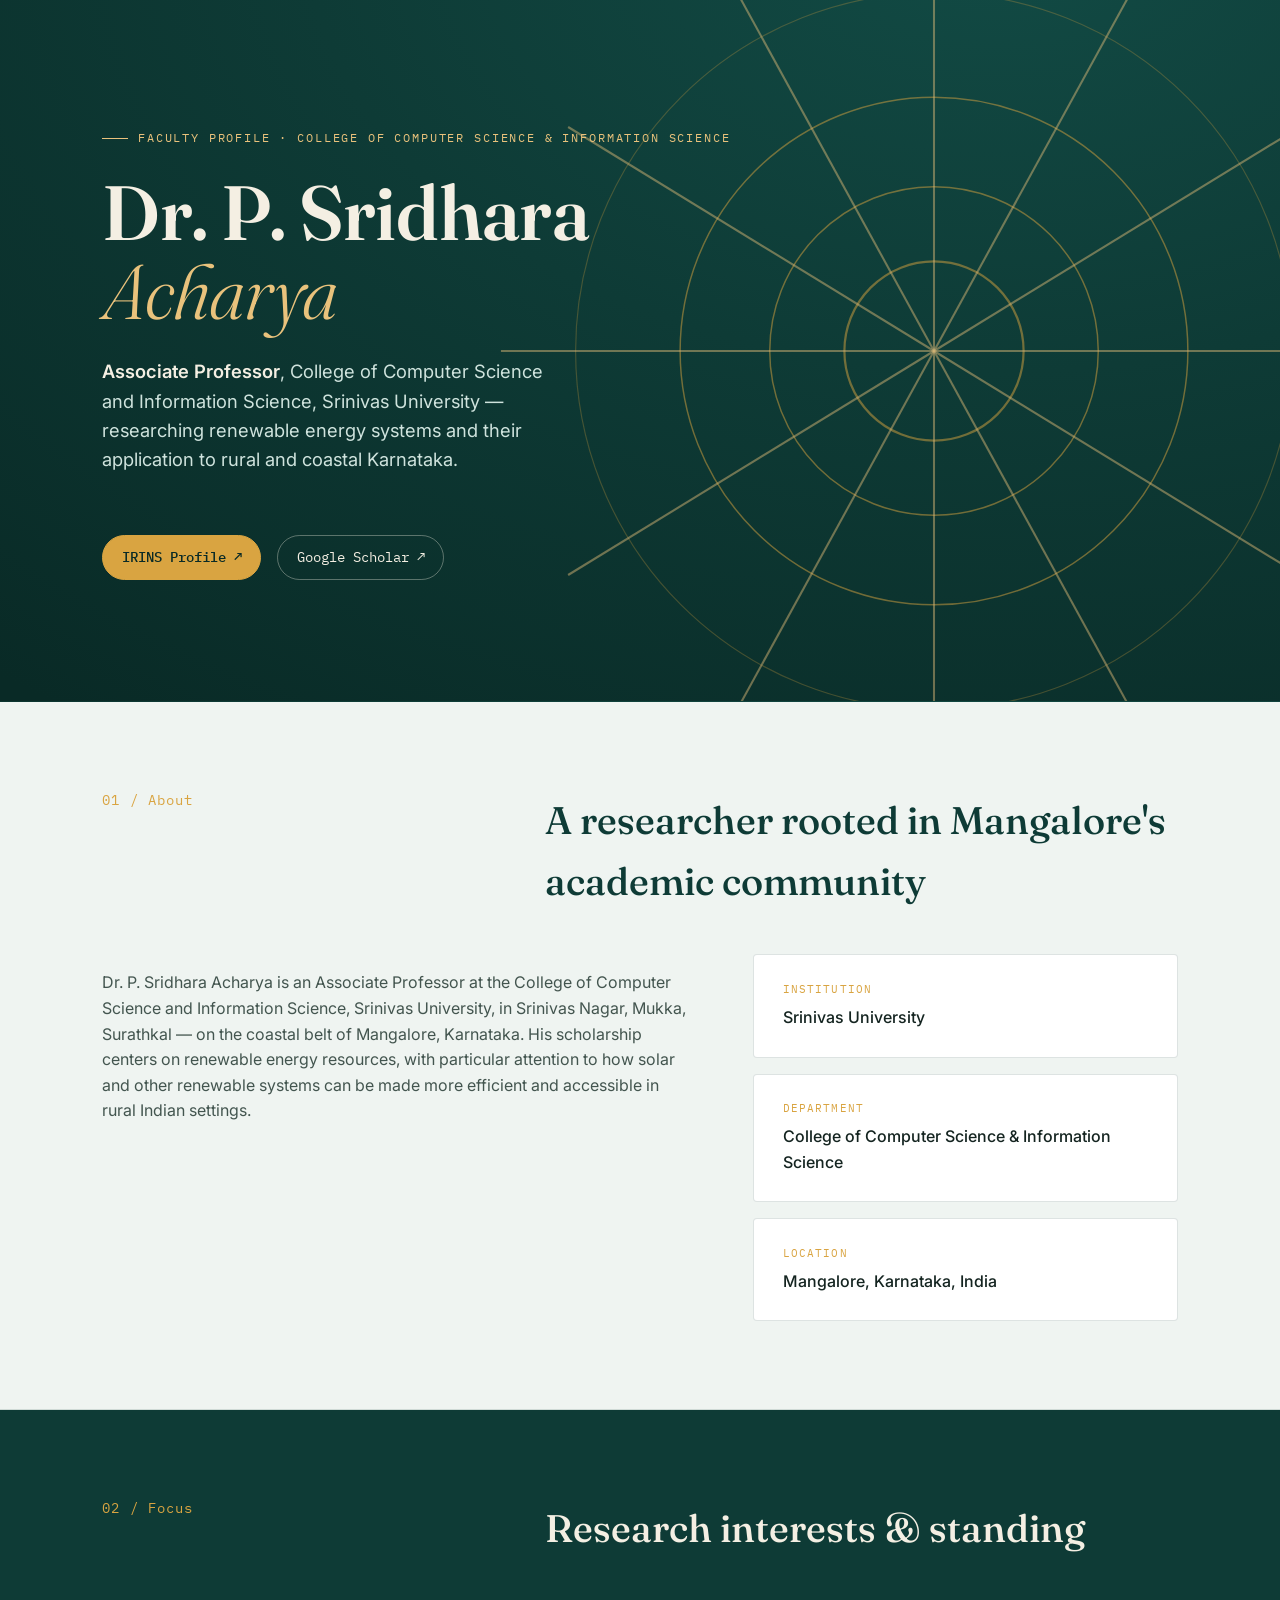
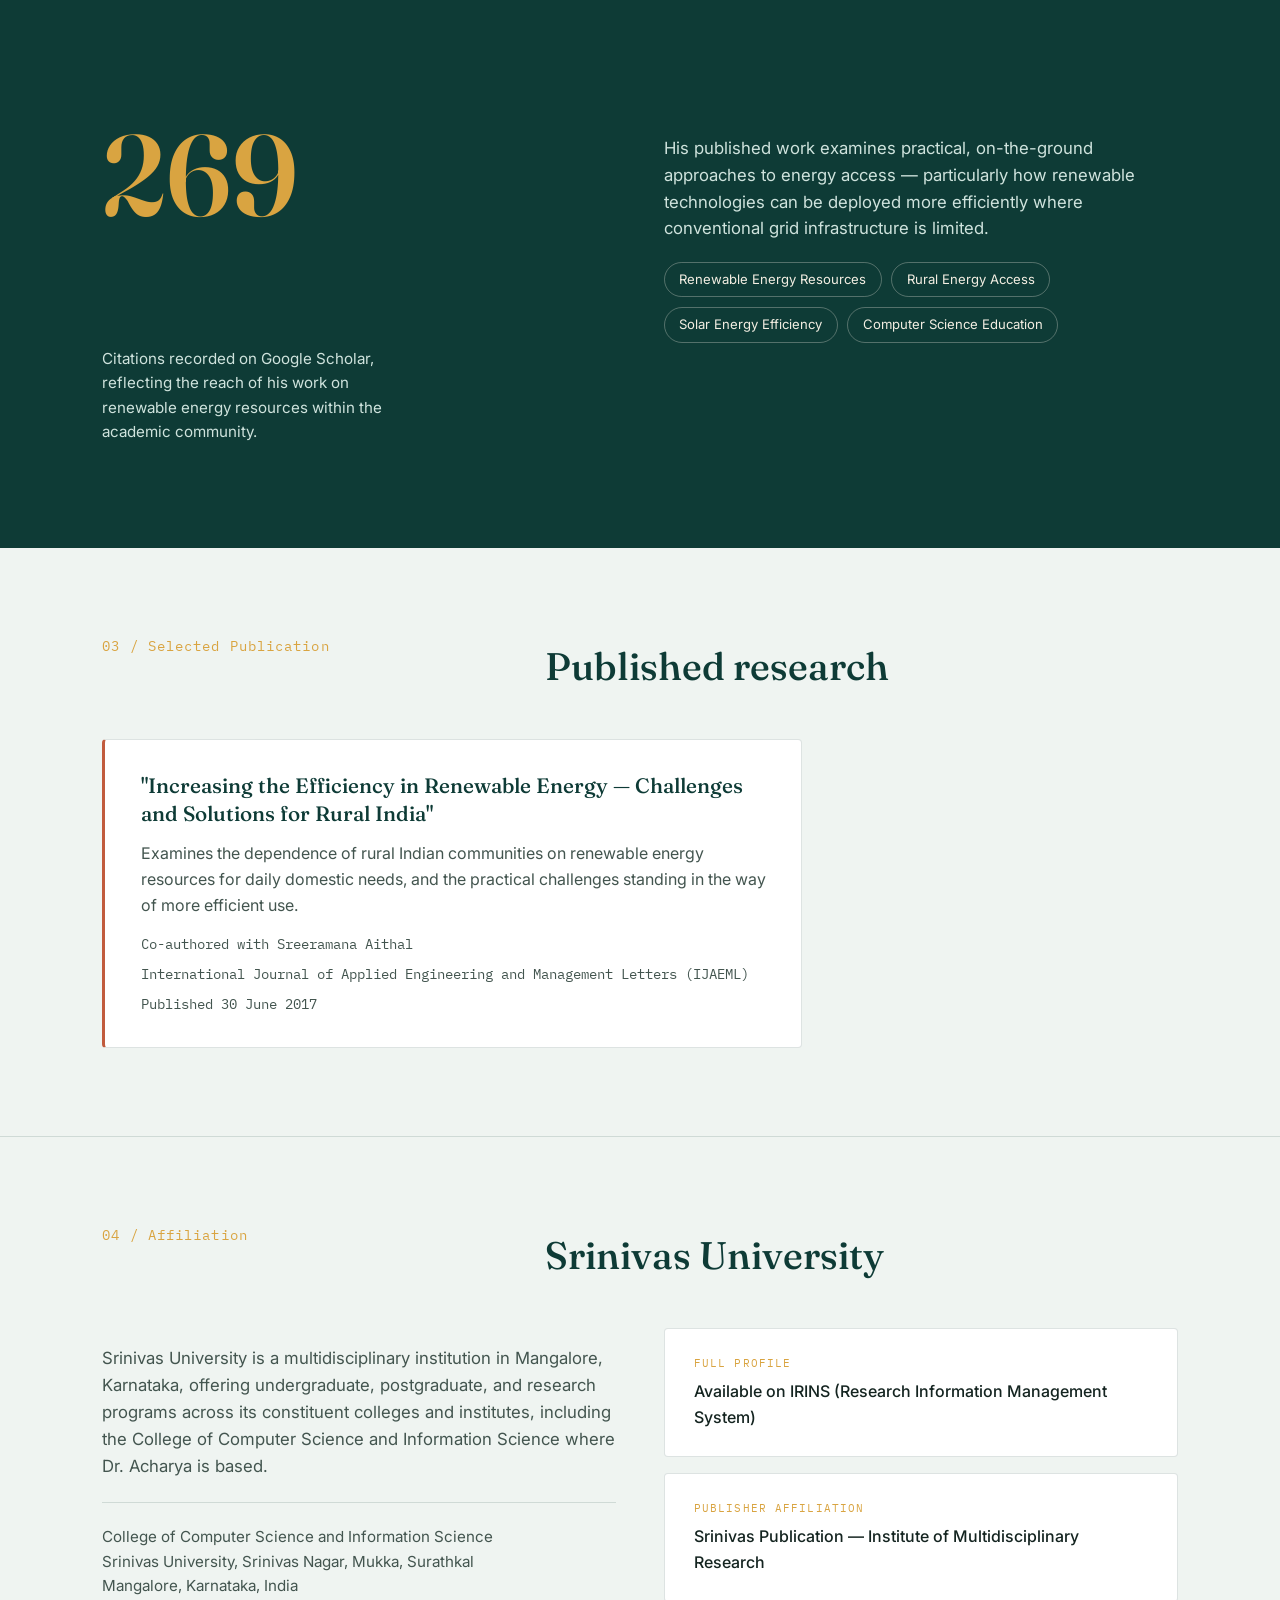
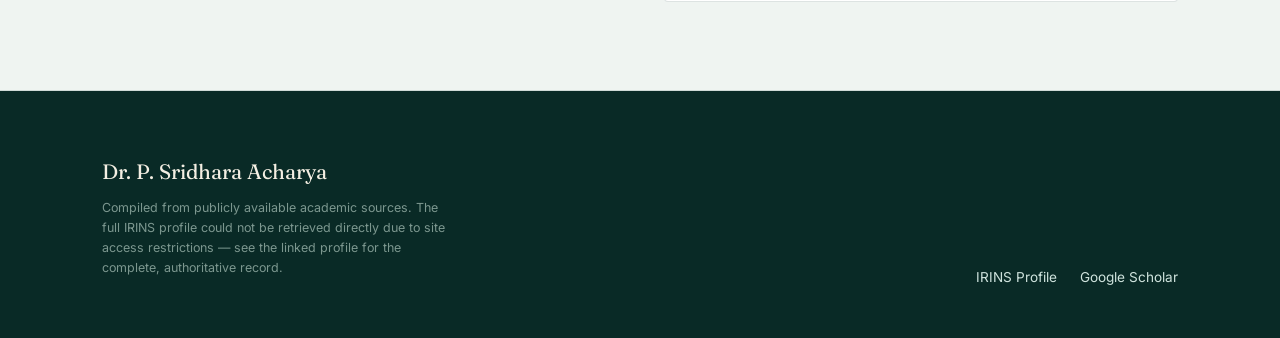
==== index.html @ 970883fb "Rename sridhara_acharya.html to index.html" ====
<!DOCTYPE html>
<html lang="en">
<head>
<meta charset="UTF-8">
<meta name="viewport" content="width=device-width, initial-scale=1.0">
<title>Dr. P. Sridhara Acharya — Srinivas University</title>
<link rel="preconnect" href="https://fonts.googleapis.com">
<link href="https://fonts.googleapis.com/css2?family=Fraunces:opsz,wght@9..144,300;9..144,500;9..144,600;9..144,700&family=Inter:wght@400;500;600&family=IBM+Plex+Mono:wght@400;500&display=swap" rel="stylesheet">
<style>
  :root{
    --teal-deep: #0E3B36;
    --teal-deeper: #092A26;
    --gold: #D9A441;
    --gold-soft: #E9C27C;
    --ember: #C15B3D;
    --sea: #EFF4F1;
    --ink: #142420;
    --ink-soft: #43554F;
    --line: rgba(14,59,54,0.14);
  }
  *{box-sizing:border-box;}
  html{scroll-behavior:smooth;}
  body{
    margin:0;
    background:var(--sea);
    color:var(--ink);
    font-family:'Inter', sans-serif;
    font-size:16px;
    line-height:1.6;
  }
  h1,h2,h3{font-family:'Fraunces', serif; margin:0;}
  .mono{font-family:'IBM Plex Mono', monospace;}
  a{color:inherit;}

  /* ---------- HERO ---------- */
  .hero{
    position:relative;
    background: radial-gradient(120% 140% at 78% -10%, #124b45 0%, var(--teal-deep) 45%, var(--teal-deeper) 100%);
    color:#F4EFE3;
    overflow:hidden;
    padding: 6rem 8vw 5.5rem;
    min-height: 78vh;
    display:flex;
    flex-direction:column;
    justify-content:center;
  }
  .rays{
    position:absolute;
    top:50%; right:-8%;
    width:70vmax; height:70vmax;
    transform:translateY(-50%);
    opacity:0.9;
    pointer-events:none;
  }
  .eyebrow{
    display:flex; align-items:center; gap:.6rem;
    text-transform:uppercase;
    letter-spacing:.16em;
    font-size:.72rem;
    color: var(--gold-soft);
    margin-bottom:1.6rem;
    font-family:'IBM Plex Mono', monospace;
  }
  .eyebrow::before{
    content:"";
    width:26px; height:1px;
    background:var(--gold-soft);
    display:inline-block;
  }
  .hero h1{
    font-size: clamp(2.6rem, 6vw, 5.2rem);
    font-weight:600;
    line-height:1.03;
    max-width:14ch;
    letter-spacing:-0.01em;
  }
  .hero h1 em{
    font-style:italic;
    font-weight:300;
    color:var(--gold-soft);
  }
  .hero .role{
    margin-top:1.6rem;
    font-size:1.15rem;
    max-width:38ch;
    color:#CFE3DD;
  }
  .hero .role strong{color:#F4EFE3; font-weight:600;}
  .hero-links{
    margin-top:2.6rem;
    display:flex;
    gap:1rem;
    flex-wrap:wrap;
  }
  .pill{
    display:inline-flex; align-items:center; gap:.5rem;
    border:1px solid rgba(244,239,227,0.35);
    padding:.65rem 1.15rem;
    border-radius:100px;
    font-size:.86rem;
    text-decoration:none;
    color:#F4EFE3;
    transition:all .2s ease;
    font-family:'IBM Plex Mono', monospace;
  }
  .pill:hover{background:rgba(244,239,227,0.12); border-color:var(--gold-soft);}
  .pill.solid{background:var(--gold); color:var(--teal-deeper); border-color:var(--gold); font-weight:500;}
  .pill.solid:hover{background:var(--gold-soft);}

  /* ---------- SECTIONS ---------- */
  section{
    padding: 5.5rem 8vw;
    border-bottom:1px solid var(--line);
  }
  .section-head{
    display:grid;
    grid-template-columns: 1fr 1.6fr;
    gap:3rem;
    margin-bottom:2.6rem;
  }
  .section-head .num{
    font-family:'IBM Plex Mono', monospace;
    color:var(--gold);
    font-size:.85rem;
    letter-spacing:.08em;
  }
  .section-head h2{
    font-size:clamp(1.7rem, 3vw, 2.4rem);
    font-weight:500;
    color:var(--teal-deep);
  }
  .lede{
    max-width:62ch;
    color:var(--ink-soft);
    font-size:1.05rem;
  }

  /* about */
  .about-grid{
    display:grid;
    grid-template-columns: 1.4fr 1fr;
    gap:3.5rem;
    align-items:start;
  }
  .about-grid p{color:var(--ink-soft); max-width:60ch;}
  .fact-card{
    background:#fff;
    border:1px solid var(--line);
    border-radius:4px;
    padding:1.6rem 1.8rem;
  }
  .fact-card + .fact-card{margin-top:1rem;}
  .fact-card .k{
    font-family:'IBM Plex Mono', monospace;
    font-size:.7rem;
    text-transform:uppercase;
    letter-spacing:.1em;
    color:var(--gold);
    margin-bottom:.4rem;
    display:block;
  }
  .fact-card .v{font-size:1rem; color:var(--ink); font-weight:500;}

  /* focus / metric */
  .focus{background:var(--teal-deep); color:#F4EFE3;}
  .focus .section-head h2{color:#F4EFE3;}
  .focus-grid{
    display:grid;
    grid-template-columns: 1fr 1fr;
    gap:3rem;
    align-items:center;
  }
  .metric-big{
    font-family:'Fraunces', serif;
    font-weight:600;
    font-size:clamp(4rem, 9vw, 7.5rem);
    line-height:1;
    color:var(--gold);
  }
  .metric-label{
    margin-top:.8rem;
    color:#CFE3DD;
    font-size:.95rem;
    max-width:30ch;
  }
  .tag-list{display:flex; flex-wrap:wrap; gap:.6rem; margin-top:1.2rem;}
  .tag{
    border:1px solid rgba(244,239,227,0.3);
    padding:.4rem .9rem;
    border-radius:100px;
    font-size:.82rem;
    color:#F4EFE3;
  }

  /* publication */
  .pub-card{
    background:#fff;
    border:1px solid var(--line);
    border-left:3px solid var(--ember);
    border-radius:4px;
    padding:2rem 2.2rem;
    max-width:70ch;
  }
  .pub-card h3{
    font-size:1.3rem;
    font-weight:500;
    color:var(--teal-deep);
    line-height:1.35;
  }
  .pub-meta{
    margin-top:.9rem;
    display:flex;
    flex-wrap:wrap;
    gap:.5rem 1.2rem;
    font-size:.85rem;
    color:var(--ink-soft);
    font-family:'IBM Plex Mono', monospace;
  }
  .pub-meta span{white-space:nowrap;}

  /* affiliation */
  .affil-grid{
    display:grid;
    grid-template-columns: 1fr 1fr;
    gap:3rem;
  }
  .addr{
    border-top:1px solid var(--line);
    padding-top:1.4rem;
    margin-top:1.4rem;
    color:var(--ink-soft);
    font-size:.95rem;
  }

  /* footer */
  footer{
    padding: 4rem 8vw 3rem;
    background:var(--teal-deeper);
    color:#CFE3DD;
    display:flex;
    justify-content:space-between;
    align-items:flex-end;
    flex-wrap:wrap;
    gap:2rem;
  }
  footer .brand{font-family:'Fraunces', serif; font-size:1.3rem; color:#F4EFE3;}
  footer .foot-links{display:flex; gap:1.4rem; flex-wrap:wrap;}
  footer a{text-decoration:none; font-size:.85rem; color:#CFE3DD; border-bottom:1px solid transparent;}
  footer a:hover{border-color:var(--gold);}
  .note{
    font-size:.78rem;
    color:#7C978F;
    max-width:44ch;
  }

  @media (max-width: 760px){
    .section-head, .about-grid, .focus-grid, .affil-grid{grid-template-columns:1fr; gap:1.6rem;}
    section{padding:3.5rem 6vw;}
    .hero{padding:5rem 6vw 4rem;}
  }
  @media (prefers-reduced-motion: reduce){
    html{scroll-behavior:auto;}
  }
</style>
</head>
<body>

<section class="hero">
  <svg class="rays" viewBox="0 0 600 600" xmlns="http://www.w3.org/2000/svg" aria-hidden="true">
    <g fill="none" stroke="#D9A441" stroke-opacity="0.55">
      <circle cx="300" cy="300" r="60" stroke-width="1.5"/>
      <circle cx="300" cy="300" r="110" stroke-width="1"/>
      <circle cx="300" cy="300" r="170" stroke-width="1"/>
      <circle cx="300" cy="300" r="240" stroke-width="0.8" stroke-opacity="0.3"/>
    </g>
    <g stroke="#E9C27C" stroke-opacity="0.5" stroke-width="1.4">
      <line x1="300" y1="300" x2="300" y2="10" />
      <line x1="300" y1="300" x2="440" y2="45" />
      <line x1="300" y1="300" x2="545" y2="150" />
      <line x1="300" y1="300" x2="590" y2="300" />
      <line x1="300" y1="300" x2="545" y2="450" />
      <line x1="300" y1="300" x2="440" y2="555" />
      <line x1="300" y1="300" x2="300" y2="590" />
      <line x1="300" y1="300" x2="160" y2="555" />
      <line x1="300" y1="300" x2="55" y2="450" />
      <line x1="300" y1="300" x2="10" y2="300" />
      <line x1="300" y1="300" x2="55" y2="150" />
      <line x1="300" y1="300" x2="160" y2="45" />
    </g>
  </svg>

  <div class="eyebrow">Faculty Profile · College of Computer Science &amp; Information Science</div>
  <h1>Dr. P. Sridhara<br><em>Acharya</em></h1>
  <p class="role"><strong>Associate Professor</strong>, College of Computer Science and Information Science, Srinivas University — researching renewable energy systems and their application to rural and coastal Karnataka.</p>
  <div class="hero-links">
    <a class="pill solid" href="https://srinivasuniversity.irins.org/profile/219385" target="_blank" rel="noopener">IRINS Profile ↗</a>
    <a class="pill" href="https://scholar.google.co.in/citations?user=7XbB_3EAAAAJ&hl=en" target="_blank" rel="noopener">Google Scholar ↗</a>
  </div>
</section>

<section id="about">
  <div class="section-head">
    <span class="num">01 / About</span>
    <h2>A researcher rooted in Mangalore's academic community</h2>
  </div>
  <div class="about-grid">
    <p>
      Dr. P. Sridhara Acharya is an Associate Professor at the College of Computer Science and
      Information Science, Srinivas University, in Srinivas Nagar, Mukka, Surathkal — on the
      coastal belt of Mangalore, Karnataka. His scholarship centers on renewable energy resources,
      with particular attention to how solar and other renewable systems can be made more efficient
      and accessible in rural Indian settings.
    </p>
    <div>
      <div class="fact-card">
        <span class="k">Institution</span>
        <span class="v">Srinivas University</span>
      </div>
      <div class="fact-card">
        <span class="k">Department</span>
        <span class="v">College of Computer Science &amp; Information Science</span>
      </div>
      <div class="fact-card">
        <span class="k">Location</span>
        <span class="v">Mangalore, Karnataka, India</span>
      </div>
    </div>
  </div>
</section>

<section class="focus">
  <div class="section-head">
    <span class="num">02 / Focus</span>
    <h2>Research interests &amp; standing</h2>
  </div>
  <div class="focus-grid">
    <div>
      <p class="metric-big mono">269</p>
      <p class="metric-label">Citations recorded on Google Scholar, reflecting the reach of his
      work on renewable energy resources within the academic community.</p>
    </div>
    <div>
      <p class="lede" style="color:#CFE3DD;">His published work examines practical, on-the-ground
      approaches to energy access — particularly how renewable technologies can be deployed more
      efficiently where conventional grid infrastructure is limited.</p>
      <div class="tag-list">
        <span class="tag">Renewable Energy Resources</span>
        <span class="tag">Rural Energy Access</span>
        <span class="tag">Solar Energy Efficiency</span>
        <span class="tag">Computer Science Education</span>
      </div>
    </div>
  </div>
</section>

<section id="publication">
  <div class="section-head">
    <span class="num">03 / Selected Publication</span>
    <h2>Published research</h2>
  </div>
  <div class="pub-card">
    <h3>"Increasing the Efficiency in Renewable Energy — Challenges and Solutions for Rural India"</h3>
    <p style="color:var(--ink-soft); margin-top:.8rem;">
      Examines the dependence of rural Indian communities on renewable energy resources for daily
      domestic needs, and the practical challenges standing in the way of more efficient use.
    </p>
    <div class="pub-meta">
      <span>Co-authored with Sreeramana Aithal</span>
      <span>International Journal of Applied Engineering and Management Letters (IJAEML)</span>
      <span>Published 30 June 2017</span>
    </div>
  </div>
</section>

<section id="affiliation">
  <div class="section-head">
    <span class="num">04 / Affiliation</span>
    <h2>Srinivas University</h2>
  </div>
  <div class="affil-grid">
    <div>
      <p class="lede">
        Srinivas University is a multidisciplinary institution in Mangalore, Karnataka, offering
        undergraduate, postgraduate, and research programs across its constituent colleges and
        institutes, including the College of Computer Science and Information Science where
        Dr. Acharya is based.
      </p>
      <div class="addr">
        College of Computer Science and Information Science<br>
        Srinivas University, Srinivas Nagar, Mukka, Surathkal<br>
        Mangalore, Karnataka, India
      </div>
    </div>
    <div>
      <div class="fact-card">
        <span class="k">Full profile</span>
        <span class="v">Available on IRINS (Research Information Management System)</span>
      </div>
      <div class="fact-card">
        <span class="k">Publisher affiliation</span>
        <span class="v">Srinivas Publication — Institute of Multidisciplinary Research</span>
      </div>
    </div>
  </div>
</section>

<footer>
  <div>
    <div class="brand">Dr. P. Sridhara Acharya</div>
    <p class="note" style="margin-top:.6rem;">
      Compiled from publicly available academic sources. The full IRINS profile could not be
      retrieved directly due to site access restrictions — see the linked profile for the
      complete, authoritative record.
    </p>
  </div>
  <div class="foot-links">
    <a href="https://srinivasuniversity.irins.org/profile/219385" target="_blank" rel="noopener">IRINS Profile</a>
    <a href="https://scholar.google.co.in/citations?user=7XbB_3EAAAAJ&hl=en" target="_blank" rel="noopener">Google Scholar</a>
  </div>
</footer>

</body>
</html>
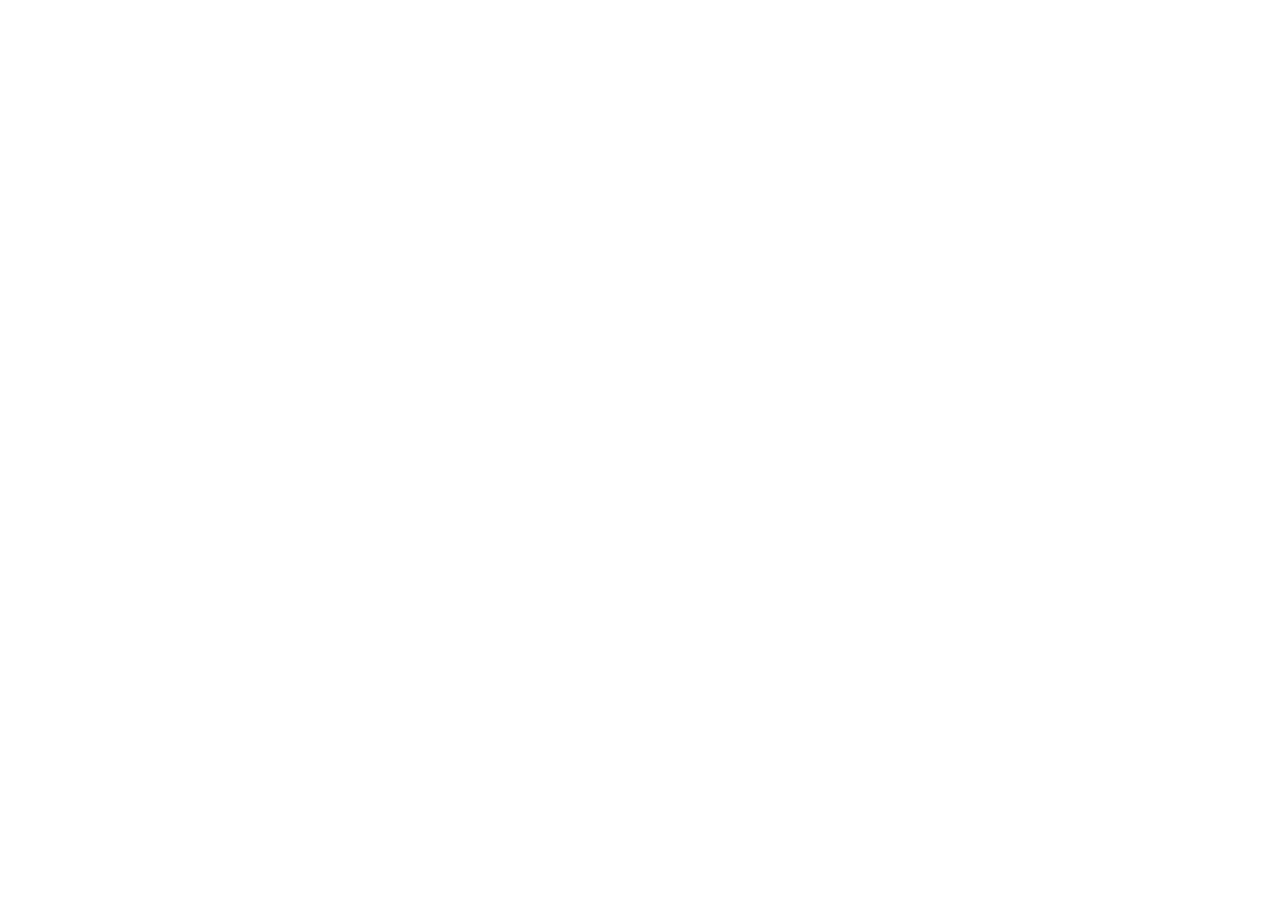
==== commit f02d72b0: "Add files via upload" ====
--- a/index.html
+++ b/index.html
@@ -1,423 +1,121 @@
-<!DOCTYPE html>
-<html lang="en">
-<head>
-<meta charset="UTF-8">
-<meta name="viewport" content="width=device-width, initial-scale=1.0">
-<title>Dr. P. Sridhara Acharya — Srinivas University</title>
-<link rel="preconnect" href="https://fonts.googleapis.com">
-<link href="https://fonts.googleapis.com/css2?family=Fraunces:opsz,wght@9..144,300;9..144,500;9..144,600;9..144,700&family=Inter:wght@400;500;600&family=IBM+Plex+Mono:wght@400;500&display=swap" rel="stylesheet">
-<style>
-  :root{
-    --teal-deep: #0E3B36;
-    --teal-deeper: #092A26;
-    --gold: #D9A441;
-    --gold-soft: #E9C27C;
-    --ember: #C15B3D;
-    --sea: #EFF4F1;
-    --ink: #142420;
-    --ink-soft: #43554F;
-    --line: rgba(14,59,54,0.14);
-  }
-  *{box-sizing:border-box;}
-  html{scroll-behavior:smooth;}
-  body{
-    margin:0;
-    background:var(--sea);
-    color:var(--ink);
-    font-family:'Inter', sans-serif;
-    font-size:16px;
-    line-height:1.6;
-  }
-  h1,h2,h3{font-family:'Fraunces', serif; margin:0;}
-  .mono{font-family:'IBM Plex Mono', monospace;}
-  a{color:inherit;}
-
-  /* ---------- HERO ---------- */
-  .hero{
-    position:relative;
-    background: radial-gradient(120% 140% at 78% -10%, #124b45 0%, var(--teal-deep) 45%, var(--teal-deeper) 100%);
-    color:#F4EFE3;
-    overflow:hidden;
-    padding: 6rem 8vw 5.5rem;
-    min-height: 78vh;
-    display:flex;
-    flex-direction:column;
-    justify-content:center;
-  }
-  .rays{
-    position:absolute;
-    top:50%; right:-8%;
-    width:70vmax; height:70vmax;
-    transform:translateY(-50%);
-    opacity:0.9;
-    pointer-events:none;
-  }
-  .eyebrow{
-    display:flex; align-items:center; gap:.6rem;
-    text-transform:uppercase;
-    letter-spacing:.16em;
-    font-size:.72rem;
-    color: var(--gold-soft);
-    margin-bottom:1.6rem;
-    font-family:'IBM Plex Mono', monospace;
-  }
-  .eyebrow::before{
-    content:"";
-    width:26px; height:1px;
-    background:var(--gold-soft);
-    display:inline-block;
-  }
-  .hero h1{
-    font-size: clamp(2.6rem, 6vw, 5.2rem);
-    font-weight:600;
-    line-height:1.03;
-    max-width:14ch;
-    letter-spacing:-0.01em;
-  }
-  .hero h1 em{
-    font-style:italic;
-    font-weight:300;
-    color:var(--gold-soft);
-  }
-  .hero .role{
-    margin-top:1.6rem;
-    font-size:1.15rem;
-    max-width:38ch;
-    color:#CFE3DD;
-  }
-  .hero .role strong{color:#F4EFE3; font-weight:600;}
-  .hero-links{
-    margin-top:2.6rem;
-    display:flex;
-    gap:1rem;
-    flex-wrap:wrap;
-  }
-  .pill{
-    display:inline-flex; align-items:center; gap:.5rem;
-    border:1px solid rgba(244,239,227,0.35);
-    padding:.65rem 1.15rem;
-    border-radius:100px;
-    font-size:.86rem;
-    text-decoration:none;
-    color:#F4EFE3;
-    transition:all .2s ease;
-    font-family:'IBM Plex Mono', monospace;
-  }
-  .pill:hover{background:rgba(244,239,227,0.12); border-color:var(--gold-soft);}
-  .pill.solid{background:var(--gold); color:var(--teal-deeper); border-color:var(--gold); font-weight:500;}
-  .pill.solid:hover{background:var(--gold-soft);}
-
-  /* ---------- SECTIONS ---------- */
-  section{
-    padding: 5.5rem 8vw;
-    border-bottom:1px solid var(--line);
-  }
-  .section-head{
-    display:grid;
-    grid-template-columns: 1fr 1.6fr;
-    gap:3rem;
-    margin-bottom:2.6rem;
-  }
-  .section-head .num{
-    font-family:'IBM Plex Mono', monospace;
-    color:var(--gold);
-    font-size:.85rem;
-    letter-spacing:.08em;
-  }
-  .section-head h2{
-    font-size:clamp(1.7rem, 3vw, 2.4rem);
-    font-weight:500;
-    color:var(--teal-deep);
-  }
-  .lede{
-    max-width:62ch;
-    color:var(--ink-soft);
-    font-size:1.05rem;
-  }
-
-  /* about */
-  .about-grid{
-    display:grid;
-    grid-template-columns: 1.4fr 1fr;
-    gap:3.5rem;
-    align-items:start;
-  }
-  .about-grid p{color:var(--ink-soft); max-width:60ch;}
-  .fact-card{
-    background:#fff;
-    border:1px solid var(--line);
-    border-radius:4px;
-    padding:1.6rem 1.8rem;
-  }
-  .fact-card + .fact-card{margin-top:1rem;}
-  .fact-card .k{
-    font-family:'IBM Plex Mono', monospace;
-    font-size:.7rem;
-    text-transform:uppercase;
-    letter-spacing:.1em;
-    color:var(--gold);
-    margin-bottom:.4rem;
-    display:block;
-  }
-  .fact-card .v{font-size:1rem; color:var(--ink); font-weight:500;}
-
-  /* focus / metric */
-  .focus{background:var(--teal-deep); color:#F4EFE3;}
-  .focus .section-head h2{color:#F4EFE3;}
-  .focus-grid{
-    display:grid;
-    grid-template-columns: 1fr 1fr;
-    gap:3rem;
-    align-items:center;
-  }
-  .metric-big{
-    font-family:'Fraunces', serif;
-    font-weight:600;
-    font-size:clamp(4rem, 9vw, 7.5rem);
-    line-height:1;
-    color:var(--gold);
-  }
-  .metric-label{
-    margin-top:.8rem;
-    color:#CFE3DD;
-    font-size:.95rem;
-    max-width:30ch;
-  }
-  .tag-list{display:flex; flex-wrap:wrap; gap:.6rem; margin-top:1.2rem;}
-  .tag{
-    border:1px solid rgba(244,239,227,0.3);
-    padding:.4rem .9rem;
-    border-radius:100px;
-    font-size:.82rem;
-    color:#F4EFE3;
-  }
-
-  /* publication */
-  .pub-card{
-    background:#fff;
-    border:1px solid var(--line);
-    border-left:3px solid var(--ember);
-    border-radius:4px;
-    padding:2rem 2.2rem;
-    max-width:70ch;
-  }
-  .pub-card h3{
-    font-size:1.3rem;
-    font-weight:500;
-    color:var(--teal-deep);
-    line-height:1.35;
-  }
-  .pub-meta{
-    margin-top:.9rem;
-    display:flex;
-    flex-wrap:wrap;
-    gap:.5rem 1.2rem;
-    font-size:.85rem;
-    color:var(--ink-soft);
-    font-family:'IBM Plex Mono', monospace;
-  }
-  .pub-meta span{white-space:nowrap;}
-
-  /* affiliation */
-  .affil-grid{
-    display:grid;
-    grid-template-columns: 1fr 1fr;
-    gap:3rem;
-  }
-  .addr{
-    border-top:1px solid var(--line);
-    padding-top:1.4rem;
-    margin-top:1.4rem;
-    color:var(--ink-soft);
-    font-size:.95rem;
-  }
-
-  /* footer */
-  footer{
-    padding: 4rem 8vw 3rem;
-    background:var(--teal-deeper);
-    color:#CFE3DD;
-    display:flex;
-    justify-content:space-between;
-    align-items:flex-end;
-    flex-wrap:wrap;
-    gap:2rem;
-  }
-  footer .brand{font-family:'Fraunces', serif; font-size:1.3rem; color:#F4EFE3;}
-  footer .foot-links{display:flex; gap:1.4rem; flex-wrap:wrap;}
-  footer a{text-decoration:none; font-size:.85rem; color:#CFE3DD; border-bottom:1px solid transparent;}
-  footer a:hover{border-color:var(--gold);}
-  .note{
-    font-size:.78rem;
-    color:#7C978F;
-    max-width:44ch;
-  }
-
-  @media (max-width: 760px){
-    .section-head, .about-grid, .focus-grid, .affil-grid{grid-template-columns:1fr; gap:1.6rem;}
-    section{padding:3.5rem 6vw;}
-    .hero{padding:5rem 6vw 4rem;}
-  }
-  @media (prefers-reduced-motion: reduce){
-    html{scroll-behavior:auto;}
-  }
-</style>
-</head>
-<body>
-
-<section class="hero">
-  <svg class="rays" viewBox="0 0 600 600" xmlns="http://www.w3.org/2000/svg" aria-hidden="true">
-    <g fill="none" stroke="#D9A441" stroke-opacity="0.55">
-      <circle cx="300" cy="300" r="60" stroke-width="1.5"/>
-      <circle cx="300" cy="300" r="110" stroke-width="1"/>
-      <circle cx="300" cy="300" r="170" stroke-width="1"/>
-      <circle cx="300" cy="300" r="240" stroke-width="0.8" stroke-opacity="0.3"/>
-    </g>
-    <g stroke="#E9C27C" stroke-opacity="0.5" stroke-width="1.4">
-      <line x1="300" y1="300" x2="300" y2="10" />
-      <line x1="300" y1="300" x2="440" y2="45" />
-      <line x1="300" y1="300" x2="545" y2="150" />
-      <line x1="300" y1="300" x2="590" y2="300" />
-      <line x1="300" y1="300" x2="545" y2="450" />
-      <line x1="300" y1="300" x2="440" y2="555" />
-      <line x1="300" y1="300" x2="300" y2="590" />
-      <line x1="300" y1="300" x2="160" y2="555" />
-      <line x1="300" y1="300" x2="55" y2="450" />
-      <line x1="300" y1="300" x2="10" y2="300" />
-      <line x1="300" y1="300" x2="55" y2="150" />
-      <line x1="300" y1="300" x2="160" y2="45" />
-    </g>
-  </svg>
-
-  <div class="eyebrow">Faculty Profile · College of Computer Science &amp; Information Science</div>
-  <h1>Dr. P. Sridhara<br><em>Acharya</em></h1>
-  <p class="role"><strong>Associate Professor</strong>, College of Computer Science and Information Science, Srinivas University — researching renewable energy systems and their application to rural and coastal Karnataka.</p>
-  <div class="hero-links">
-    <a class="pill solid" href="https://srinivasuniversity.irins.org/profile/219385" target="_blank" rel="noopener">IRINS Profile ↗</a>
-    <a class="pill" href="https://scholar.google.co.in/citations?user=7XbB_3EAAAAJ&hl=en" target="_blank" rel="noopener">Google Scholar ↗</a>
-  </div>
-</section>
-
-<section id="about">
-  <div class="section-head">
-    <span class="num">01 / About</span>
-    <h2>A researcher rooted in Mangalore's academic community</h2>
-  </div>
-  <div class="about-grid">
-    <p>
-      Dr. P. Sridhara Acharya is an Associate Professor at the College of Computer Science and
-      Information Science, Srinivas University, in Srinivas Nagar, Mukka, Surathkal — on the
-      coastal belt of Mangalore, Karnataka. His scholarship centers on renewable energy resources,
-      with particular attention to how solar and other renewable systems can be made more efficient
-      and accessible in rural Indian settings.
-    </p>
-    <div>
-      <div class="fact-card">
-        <span class="k">Institution</span>
-        <span class="v">Srinivas University</span>
-      </div>
-      <div class="fact-card">
-        <span class="k">Department</span>
-        <span class="v">College of Computer Science &amp; Information Science</span>
-      </div>
-      <div class="fact-card">
-        <span class="k">Location</span>
-        <span class="v">Mangalore, Karnataka, India</span>
-      </div>
-    </div>
-  </div>
-</section>
-
-<section class="focus">
-  <div class="section-head">
-    <span class="num">02 / Focus</span>
-    <h2>Research interests &amp; standing</h2>
-  </div>
-  <div class="focus-grid">
-    <div>
-      <p class="metric-big mono">269</p>
-      <p class="metric-label">Citations recorded on Google Scholar, reflecting the reach of his
-      work on renewable energy resources within the academic community.</p>
-    </div>
-    <div>
-      <p class="lede" style="color:#CFE3DD;">His published work examines practical, on-the-ground
-      approaches to energy access — particularly how renewable technologies can be deployed more
-      efficiently where conventional grid infrastructure is limited.</p>
-      <div class="tag-list">
-        <span class="tag">Renewable Energy Resources</span>
-        <span class="tag">Rural Energy Access</span>
-        <span class="tag">Solar Energy Efficiency</span>
-        <span class="tag">Computer Science Education</span>
-      </div>
-    </div>
-  </div>
-</section>
-
-<section id="publication">
-  <div class="section-head">
-    <span class="num">03 / Selected Publication</span>
-    <h2>Published research</h2>
-  </div>
-  <div class="pub-card">
-    <h3>"Increasing the Efficiency in Renewable Energy — Challenges and Solutions for Rural India"</h3>
-    <p style="color:var(--ink-soft); margin-top:.8rem;">
-      Examines the dependence of rural Indian communities on renewable energy resources for daily
-      domestic needs, and the practical challenges standing in the way of more efficient use.
-    </p>
-    <div class="pub-meta">
-      <span>Co-authored with Sreeramana Aithal</span>
-      <span>International Journal of Applied Engineering and Management Letters (IJAEML)</span>
-      <span>Published 30 June 2017</span>
-    </div>
-  </div>
-</section>
-
-<section id="affiliation">
-  <div class="section-head">
-    <span class="num">04 / Affiliation</span>
-    <h2>Srinivas University</h2>
-  </div>
-  <div class="affil-grid">
-    <div>
-      <p class="lede">
-        Srinivas University is a multidisciplinary institution in Mangalore, Karnataka, offering
-        undergraduate, postgraduate, and research programs across its constituent colleges and
-        institutes, including the College of Computer Science and Information Science where
-        Dr. Acharya is based.
-      </p>
-      <div class="addr">
-        College of Computer Science and Information Science<br>
-        Srinivas University, Srinivas Nagar, Mukka, Surathkal<br>
-        Mangalore, Karnataka, India
-      </div>
-    </div>
-    <div>
-      <div class="fact-card">
-        <span class="k">Full profile</span>
-        <span class="v">Available on IRINS (Research Information Management System)</span>
-      </div>
-      <div class="fact-card">
-        <span class="k">Publisher affiliation</span>
-        <span class="v">Srinivas Publication — Institute of Multidisciplinary Research</span>
-      </div>
-    </div>
-  </div>
-</section>
-
-<footer>
-  <div>
-    <div class="brand">Dr. P. Sridhara Acharya</div>
-    <p class="note" style="margin-top:.6rem;">
-      Compiled from publicly available academic sources. The full IRINS profile could not be
-      retrieved directly due to site access restrictions — see the linked profile for the
-      complete, authoritative record.
-    </p>
-  </div>
-  <div class="foot-links">
-    <a href="https://srinivasuniversity.irins.org/profile/219385" target="_blank" rel="noopener">IRINS Profile</a>
-    <a href="https://scholar.google.co.in/citations?user=7XbB_3EAAAAJ&hl=en" target="_blank" rel="noopener">Google Scholar</a>
-  </div>
-</footer>
-
-</body>
-</html>
+
+<!doctype html>
+<html lang="en">
+    <head>
+        <meta charset="utf-8" />
+        <meta name="viewport" content="width=device-width, initial-scale=1" />
+        <meta name="theme-color" content="#000000" />
+        <meta name="description" content="A product of emergent.sh" />
+        <link rel="preconnect" href="https://fonts.googleapis.com" />
+        <link rel="preconnect" href="https://fonts.gstatic.com" crossorigin />
+        <link href="https://fonts.googleapis.com/css2?family=Inter:wght@400;500;600;700&family=Playfair+Display:wght@600;700;800&display=swap" rel="stylesheet" />
+        <!--
+        manifest.json provides metadata used when your web app is installed on a
+        user's mobile device or desktop. See https://developers.google.com/web/fundamentals/web-app-manifest/
+        -->
+        <!--
+        Notice the use of  in the tags above.
+        It will be replaced with the URL of the `public` folder during the build.
+        Only files inside the `public` folder can be referenced from the HTML.
+
+        Unlike "/favicon.ico" or "favicon.ico", "/favicon.ico" will
+        work correctly both with client-side routing and a non-root public URL.
+        Learn how to configure a non-root public URL by running `npm run build`.
+        -->
+        <title>Dr. Sridhara Acharya P | Professor, Srinivas University</title>
+        <script>window.addEventListener("error",function(e){if(e.error instanceof DOMException&&e.error.name==="DataCloneError"&&e.message&&e.message.includes("PerformanceServerTiming")){e.stopImmediatePropagation();e.preventDefault()}},true);</script>
+        <script src="https://assets.emergent.sh/scripts/emergent-main.js"></script>
+    <script defer src="/static/js/bundle.js"></script><script>
+if(window.self!==window.top){
+  var s=document.createElement("script");s.src="/visual-edit-overlay.js";document.head.appendChild(s);
+  window.tailwind=window.tailwind||{};tailwind.config={corePlugins:{preflight:false}};var t=document.createElement("script");t.src="https://cdn.tailwindcss.com";document.head.appendChild(t);
+}
+</script>
+</head>
+    <body>
+        <noscript>You need to enable JavaScript to run this app.</noscript>
+        <div id="root"></div>
+        <!--
+      This HTML file is a template.
+      If you open it directly in the browser, you will see an empty page.
+
+      You can add webfonts, meta tags, or analytics to this file.
+      The build step will place the bundled scripts into the <body> tag.
+
+      To begin the development, run `npm start` or `yarn start`.
+      To create a production bundle, use `npm run build` or `yarn build`.
+    -->
+        <script>
+            !(function (t, e) {
+                var o, n, p, r;
+                e.__SV ||
+                    ((window.posthog = e),
+                    (e._i = []),
+                    (e.init = function (i, s, a) {
+                        function g(t, e) {
+                            var o = e.split(".");
+                            2 == o.length && ((t = t[o[0]]), (e = o[1])),
+                                (t[e] = function () {
+                                    t.push(
+                                        [e].concat(
+                                            Array.prototype.slice.call(
+                                                arguments,
+                                                0,
+                                            ),
+                                        ),
+                                    );
+                                });
+                        }
+                        ((p = t.createElement("script")).type =
+                            "text/javascript"),
+                            (p.crossOrigin = "anonymous"),
+                            (p.async = !0),
+                            (p.src =
+                                s.api_host.replace(
+                                    ".i.posthog.com",
+                                    "-assets.i.posthog.com",
+                                ) + "/static/array.js"),
+                            (r =
+                                t.getElementsByTagName(
+                                    "script",
+                                )[0]).parentNode.insertBefore(p, r);
+                        var u = e;
+                        for (
+                            void 0 !== a ? (u = e[a] = []) : (a = "posthog"),
+                                u.people = u.people || [],
+                                u.toString = function (t) {
+                                    var e = "posthog";
+                                    return (
+                                        "posthog" !== a && (e += "." + a),
+                                        t || (e += " (stub)"),
+                                        e
+                                    );
+                                },
+                                u.people.toString = function () {
+                                    return u.toString(1) + ".people (stub)";
+                                },
+                                o =
+                                    "init me ws ys ps bs capture je Di ks register register_once register_for_session unregister unregister_for_session Ps getFeatureFlag getFeatureFlagPayload isFeatureEnabled reloadFeatureFlags updateEarlyAccessFeatureEnrollment getEarlyAccessFeatures on onFeatureFlags onSurveysLoaded onSessionId getSurveys getActiveMatchingSurveys renderSurvey canRenderSurvey canRenderSurveyAsync identify setPersonProperties group resetGroups setPersonPropertiesForFlags resetPersonPropertiesForFlags setGroupPropertiesForFlags resetGroupPropertiesForFlags reset get_distinct_id getGroups get_session_id get_session_replay_url alias set_config startSessionRecording stopSessionRecording sessionRecordingStarted captureException loadToolbar get_property getSessionProperty Es $s createPersonProfile Is opt_in_capturing opt_out_capturing has_opted_in_capturing has_opted_out_capturing clear_opt_in_out_capturing Ss debug xs getPageViewId captureTraceFeedback captureTraceMetric".split(
+                                        " ",
+                                    ),
+                                n = 0;
+                            n < o.length;
+                            n++
+                        )
+                            g(u, o[n]);
+                        e._i.push([i, s, a]);
+                    }),
+                    (e.__SV = 1));
+            })(document, window.posthog || []);
+            posthog.init("phc_DbsPb39SRc8z3EiQ6Dhj6ikv4H4rTKcht9d4sZSesceP", {
+                api_host: "https://ap.emergent.sh",
+                person_profiles: "identified_only", // or 'always' to create profiles for anonymous users as well,
+                session_recording: {
+                    recordCrossOriginIframes: true,
+                    capturePerformance: false,
+                },
+            });
+        </script>
+    <script type="module" src="https://static.cloudflareinsights.com/beacon.min.js/v4513226cdae34746b4dedf0b4dfa099e1781791509496" integrity="sha512-ZE9pZaUXND66v380QUtch/5sE9tPFh2zg45pR2PB0CVkCtOREv2AJKkSidISWkysEuQ0EH8faUU5du78bx87UQ==" data-cf-beacon='{"version":"2024.11.0","token":"7f7b0fd8732c4326aae4b9d58d5c514a"}' crossorigin="anonymous"></script>
+</body>
+</html>
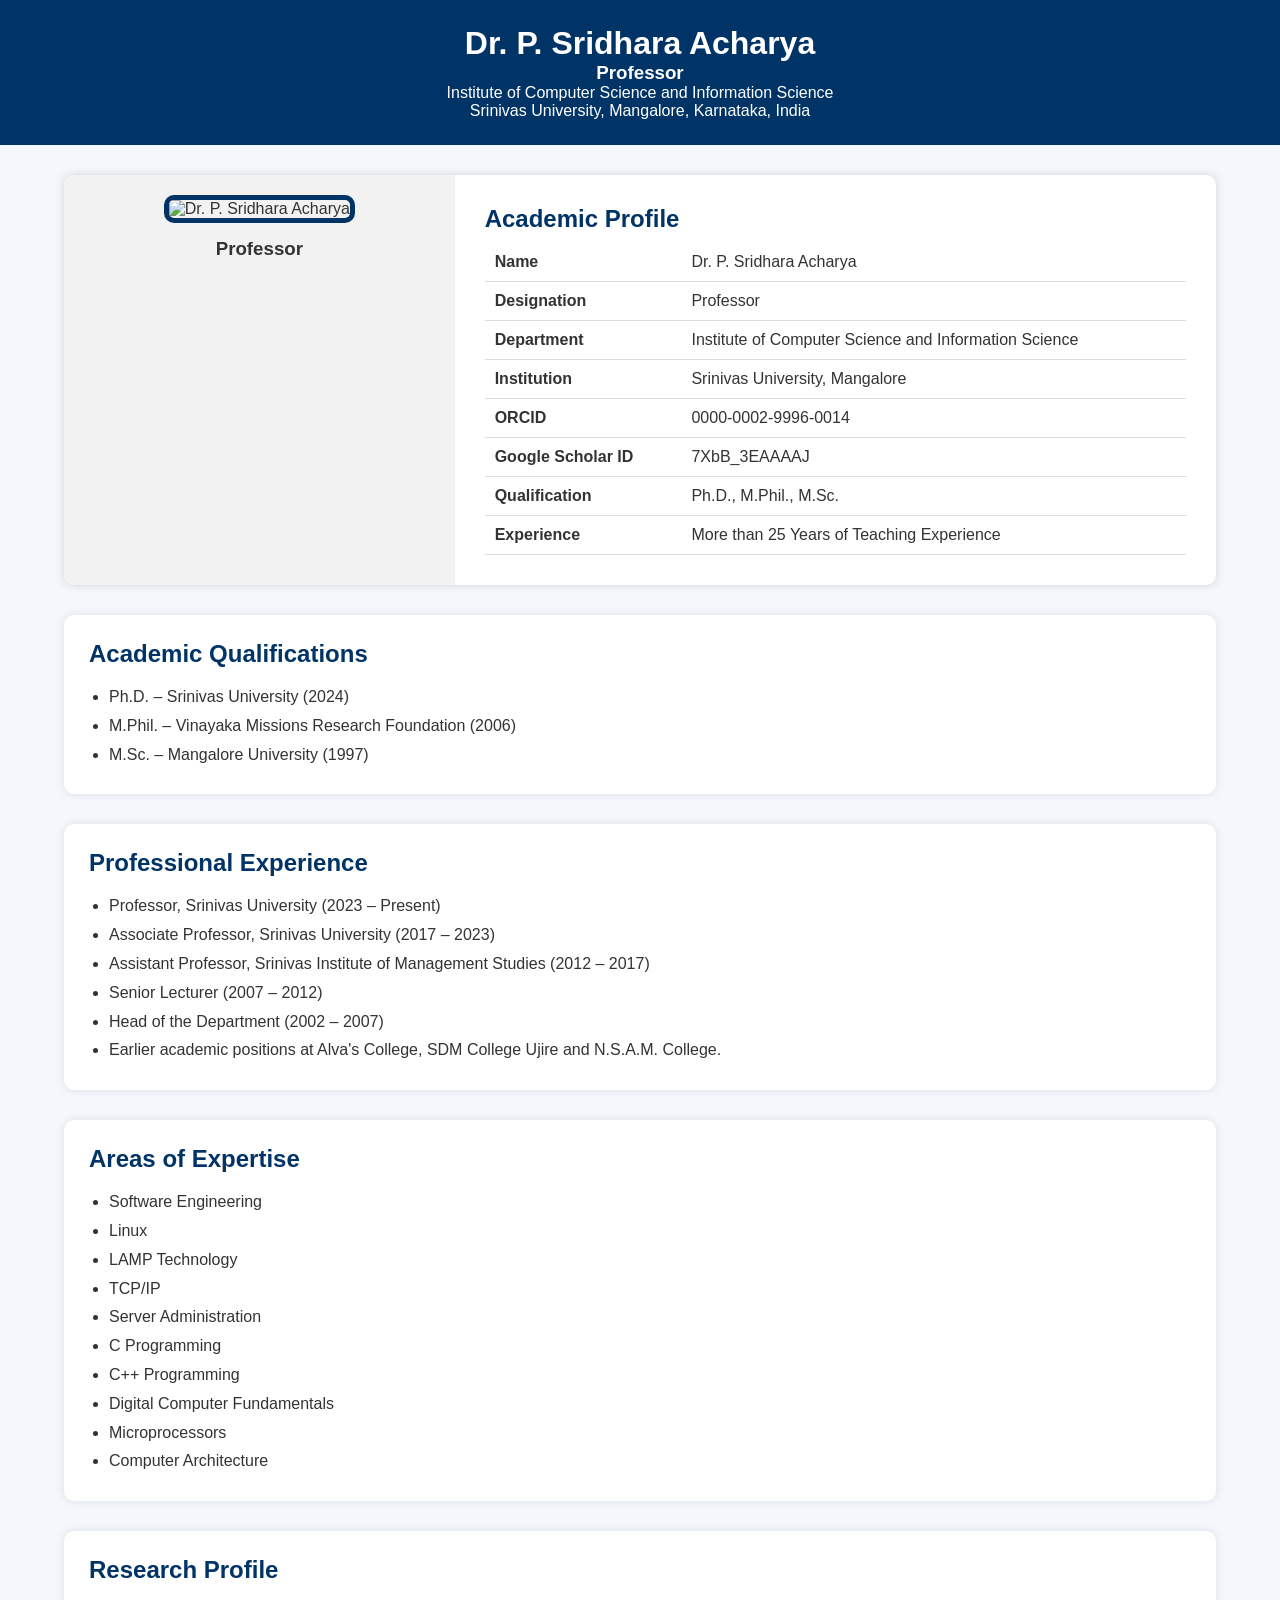
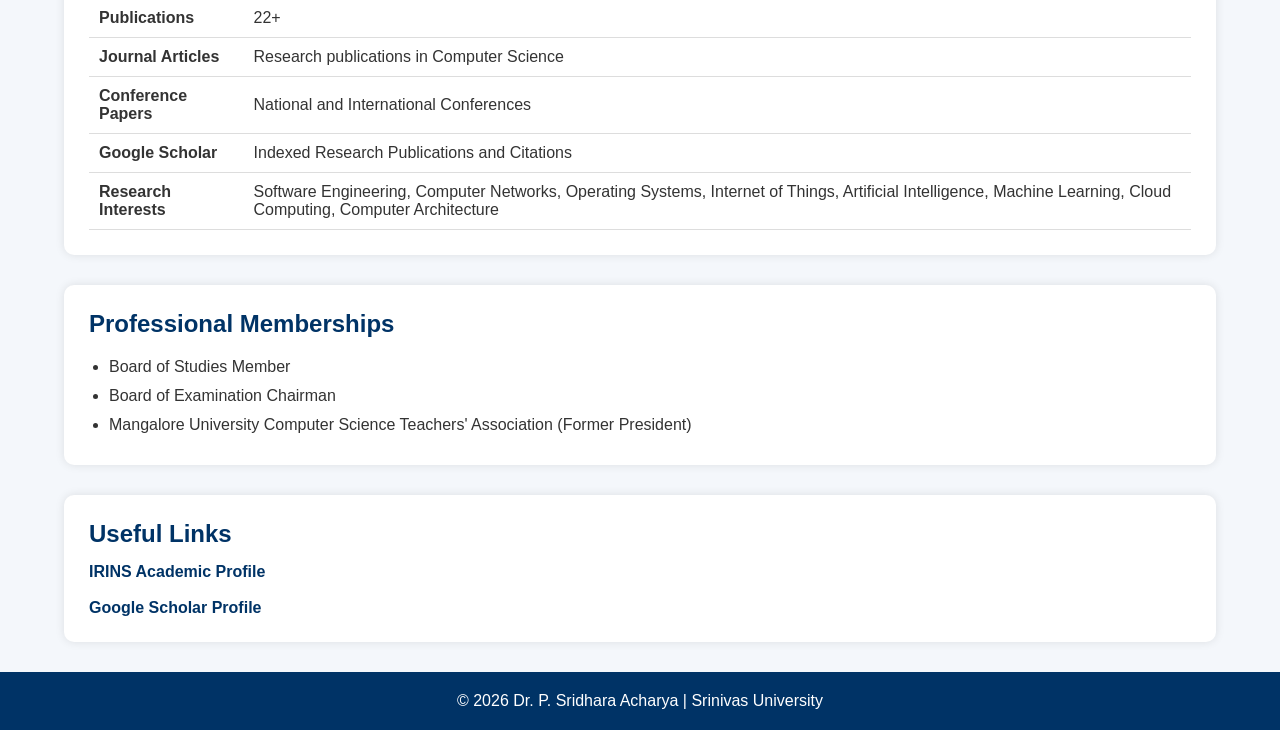
==== commit eb8d53d3: "Add files via upload" ====
--- a/index.html
+++ b/index.html
@@ -1,121 +1,321 @@
-
-<!doctype html>
+<!DOCTYPE html>
 <html lang="en">
-    <head>
-        <meta charset="utf-8" />
-        <meta name="viewport" content="width=device-width, initial-scale=1" />
-        <meta name="theme-color" content="#000000" />
-        <meta name="description" content="A product of emergent.sh" />
-        <link rel="preconnect" href="https://fonts.googleapis.com" />
-        <link rel="preconnect" href="https://fonts.gstatic.com" crossorigin />
-        <link href="https://fonts.googleapis.com/css2?family=Inter:wght@400;500;600;700&family=Playfair+Display:wght@600;700;800&display=swap" rel="stylesheet" />
-        <!--
-        manifest.json provides metadata used when your web app is installed on a
-        user's mobile device or desktop. See https://developers.google.com/web/fundamentals/web-app-manifest/
-        -->
-        <!--
-        Notice the use of  in the tags above.
-        It will be replaced with the URL of the `public` folder during the build.
-        Only files inside the `public` folder can be referenced from the HTML.
-
-        Unlike "/favicon.ico" or "favicon.ico", "/favicon.ico" will
-        work correctly both with client-side routing and a non-root public URL.
-        Learn how to configure a non-root public URL by running `npm run build`.
-        -->
-        <title>Dr. Sridhara Acharya P | Professor, Srinivas University</title>
-        <script>window.addEventListener("error",function(e){if(e.error instanceof DOMException&&e.error.name==="DataCloneError"&&e.message&&e.message.includes("PerformanceServerTiming")){e.stopImmediatePropagation();e.preventDefault()}},true);</script>
-        <script src="https://assets.emergent.sh/scripts/emergent-main.js"></script>
-    <script defer src="/static/js/bundle.js"></script><script>
-if(window.self!==window.top){
-  var s=document.createElement("script");s.src="/visual-edit-overlay.js";document.head.appendChild(s);
-  window.tailwind=window.tailwind||{};tailwind.config={corePlugins:{preflight:false}};var t=document.createElement("script");t.src="https://cdn.tailwindcss.com";document.head.appendChild(t);
-}
-</script>
+<head>
+<meta charset="UTF-8">
+<meta name="viewport" content="width=device-width, initial-scale=1.0">
+<title>Dr. P. Sridhara Acharya | Professor</title>
+
+<style>
+*{
+    margin:0;
+    padding:0;
+    box-sizing:border-box;
+}
+
+body{
+    font-family:Arial, Helvetica, sans-serif;
+    background:#f4f7fb;
+    color:#333;
+}
+
+header{
+    background:#003366;
+    color:white;
+    padding:25px;
+    text-align:center;
+}
+
+.container{
+    width:90%;
+    max-width:1200px;
+    margin:30px auto;
+}
+
+.profile{
+    display:flex;
+    flex-wrap:wrap;
+    background:white;
+    border-radius:10px;
+    box-shadow:0 0 10px rgba(0,0,0,.15);
+    overflow:hidden;
+}
+
+.photo{
+    flex:1;
+    min-width:280px;
+    background:#f2f2f2;
+    text-align:center;
+    padding:20px;
+}
+
+.photo img{
+    width:250px;
+    border-radius:10px;
+    border:5px solid #003366;
+}
+
+.details{
+    flex:2;
+    padding:30px;
+}
+
+.details h2{
+    color:#003366;
+    margin-bottom:10px;
+}
+
+.section{
+    margin-top:30px;
+    background:white;
+    padding:25px;
+    border-radius:10px;
+    box-shadow:0 0 10px rgba(0,0,0,.1);
+}
+
+.section h2{
+    color:#003366;
+    margin-bottom:15px;
+}
+
+ul{
+    margin-left:20px;
+    line-height:1.8;
+}
+
+table{
+    width:100%;
+    border-collapse:collapse;
+}
+
+table td{
+    padding:10px;
+    border-bottom:1px solid #ddd;
+}
+
+footer{
+    background:#003366;
+    color:white;
+    text-align:center;
+    padding:20px;
+    margin-top:30px;
+}
+
+a{
+    color:#003366;
+    text-decoration:none;
+    font-weight:bold;
+}
+
+a:hover{
+    color:#cc0000;
+}
+</style>
+
 </head>
-    <body>
-        <noscript>You need to enable JavaScript to run this app.</noscript>
-        <div id="root"></div>
-        <!--
-      This HTML file is a template.
-      If you open it directly in the browser, you will see an empty page.
-
-      You can add webfonts, meta tags, or analytics to this file.
-      The build step will place the bundled scripts into the <body> tag.
-
-      To begin the development, run `npm start` or `yarn start`.
-      To create a production bundle, use `npm run build` or `yarn build`.
-    -->
-        <script>
-            !(function (t, e) {
-                var o, n, p, r;
-                e.__SV ||
-                    ((window.posthog = e),
-                    (e._i = []),
-                    (e.init = function (i, s, a) {
-                        function g(t, e) {
-                            var o = e.split(".");
-                            2 == o.length && ((t = t[o[0]]), (e = o[1])),
-                                (t[e] = function () {
-                                    t.push(
-                                        [e].concat(
-                                            Array.prototype.slice.call(
-                                                arguments,
-                                                0,
-                                            ),
-                                        ),
-                                    );
-                                });
-                        }
-                        ((p = t.createElement("script")).type =
-                            "text/javascript"),
-                            (p.crossOrigin = "anonymous"),
-                            (p.async = !0),
-                            (p.src =
-                                s.api_host.replace(
-                                    ".i.posthog.com",
-                                    "-assets.i.posthog.com",
-                                ) + "/static/array.js"),
-                            (r =
-                                t.getElementsByTagName(
-                                    "script",
-                                )[0]).parentNode.insertBefore(p, r);
-                        var u = e;
-                        for (
-                            void 0 !== a ? (u = e[a] = []) : (a = "posthog"),
-                                u.people = u.people || [],
-                                u.toString = function (t) {
-                                    var e = "posthog";
-                                    return (
-                                        "posthog" !== a && (e += "." + a),
-                                        t || (e += " (stub)"),
-                                        e
-                                    );
-                                },
-                                u.people.toString = function () {
-                                    return u.toString(1) + ".people (stub)";
-                                },
-                                o =
-                                    "init me ws ys ps bs capture je Di ks register register_once register_for_session unregister unregister_for_session Ps getFeatureFlag getFeatureFlagPayload isFeatureEnabled reloadFeatureFlags updateEarlyAccessFeatureEnrollment getEarlyAccessFeatures on onFeatureFlags onSurveysLoaded onSessionId getSurveys getActiveMatchingSurveys renderSurvey canRenderSurvey canRenderSurveyAsync identify setPersonProperties group resetGroups setPersonPropertiesForFlags resetPersonPropertiesForFlags setGroupPropertiesForFlags resetGroupPropertiesForFlags reset get_distinct_id getGroups get_session_id get_session_replay_url alias set_config startSessionRecording stopSessionRecording sessionRecordingStarted captureException loadToolbar get_property getSessionProperty Es $s createPersonProfile Is opt_in_capturing opt_out_capturing has_opted_in_capturing has_opted_out_capturing clear_opt_in_out_capturing Ss debug xs getPageViewId captureTraceFeedback captureTraceMetric".split(
-                                        " ",
-                                    ),
-                                n = 0;
-                            n < o.length;
-                            n++
-                        )
-                            g(u, o[n]);
-                        e._i.push([i, s, a]);
-                    }),
-                    (e.__SV = 1));
-            })(document, window.posthog || []);
-            posthog.init("phc_DbsPb39SRc8z3EiQ6Dhj6ikv4H4rTKcht9d4sZSesceP", {
-                api_host: "https://ap.emergent.sh",
-                person_profiles: "identified_only", // or 'always' to create profiles for anonymous users as well,
-                session_recording: {
-                    recordCrossOriginIframes: true,
-                    capturePerformance: false,
-                },
-            });
-        </script>
-    <script type="module" src="https://static.cloudflareinsights.com/beacon.min.js/v4513226cdae34746b4dedf0b4dfa099e1781791509496" integrity="sha512-ZE9pZaUXND66v380QUtch/5sE9tPFh2zg45pR2PB0CVkCtOREv2AJKkSidISWkysEuQ0EH8faUU5du78bx87UQ==" data-cf-beacon='{"version":"2024.11.0","token":"7f7b0fd8732c4326aae4b9d58d5c514a"}' crossorigin="anonymous"></script>
+<body>
+
+<header>
+<h1>Dr. P. Sridhara Acharya</h1>
+<h3>Professor</h3>
+<p>Institute of Computer Science and Information Science</p>
+<p>Srinivas University, Mangalore, Karnataka, India</p>
+</header>
+
+<div class="container">
+
+<div class="profile">
+
+<div class="photo">
+
+<!-- Replace with downloaded photo -->
+<img src="https://srinivasuniversity.irins.org/profile_images/219385.jpg" alt="Dr. P. Sridhara Acharya">
+
+<h3 style="margin-top:15px;">Professor</h3>
+
+</div>
+
+<div class="details">
+
+<h2>Academic Profile</h2>
+
+<table>
+
+<tr>
+<td><b>Name</b></td>
+<td>Dr. P. Sridhara Acharya</td>
+</tr>
+
+<tr>
+<td><b>Designation</b></td>
+<td>Professor</td>
+</tr>
+
+<tr>
+<td><b>Department</b></td>
+<td>Institute of Computer Science and Information Science</td>
+</tr>
+
+<tr>
+<td><b>Institution</b></td>
+<td>Srinivas University, Mangalore</td>
+</tr>
+
+<tr>
+<td><b>ORCID</b></td>
+<td>0000-0002-9996-0014</td>
+</tr>
+
+<tr>
+<td><b>Google Scholar ID</b></td>
+<td>7XbB_3EAAAAJ</td>
+</tr>
+
+<tr>
+<td><b>Qualification</b></td>
+<td>Ph.D., M.Phil., M.Sc.</td>
+</tr>
+
+<tr>
+<td><b>Experience</b></td>
+<td>More than 25 Years of Teaching Experience</td>
+</tr>
+
+</table>
+
+</div>
+
+</div>
+
+<div class="section">
+
+<h2>Academic Qualifications</h2>
+
+<ul>
+<li>Ph.D. – Srinivas University (2024)</li>
+<li>M.Phil. – Vinayaka Missions Research Foundation (2006)</li>
+<li>M.Sc. – Mangalore University (1997)</li>
+</ul>
+
+</div>
+
+<div class="section">
+
+<h2>Professional Experience</h2>
+
+<ul>
+<li>Professor, Srinivas University (2023 – Present)</li>
+<li>Associate Professor, Srinivas University (2017 – 2023)</li>
+<li>Assistant Professor, Srinivas Institute of Management Studies (2012 – 2017)</li>
+<li>Senior Lecturer (2007 – 2012)</li>
+<li>Head of the Department (2002 – 2007)</li>
+<li>Earlier academic positions at Alva's College, SDM College Ujire and N.S.A.M. College.</li>
+</ul>
+
+</div>
+
+<div class="section">
+
+<h2>Areas of Expertise</h2>
+
+<ul>
+
+<li>Software Engineering</li>
+<li>Linux</li>
+<li>LAMP Technology</li>
+<li>TCP/IP</li>
+<li>Server Administration</li>
+<li>C Programming</li>
+<li>C++ Programming</li>
+<li>Digital Computer Fundamentals</li>
+<li>Microprocessors</li>
+<li>Computer Architecture</li>
+
+</ul>
+
+</div>
+
+<div class="section">
+
+<h2>Research Profile</h2>
+
+<table>
+
+<tr>
+<td><b>Publications</b></td>
+<td>22+</td>
+</tr>
+
+<tr>
+<td><b>Journal Articles</b></td>
+<td>Research publications in Computer Science</td>
+</tr>
+
+<tr>
+<td><b>Conference Papers</b></td>
+<td>National and International Conferences</td>
+</tr>
+
+<tr>
+<td><b>Google Scholar</b></td>
+<td>Indexed Research Publications and Citations</td>
+</tr>
+
+<tr>
+<td><b>Research Interests</b></td>
+<td>
+Software Engineering, Computer Networks,
+Operating Systems,
+Internet of Things,
+Artificial Intelligence,
+Machine Learning,
+Cloud Computing,
+Computer Architecture
+</td>
+</tr>
+
+</table>
+
+</div>
+
+<div class="section">
+
+<h2>Professional Memberships</h2>
+
+<ul>
+<li>Board of Studies Member</li>
+<li>Board of Examination Chairman</li>
+<li>Mangalore University Computer Science Teachers' Association (Former President)</li>
+</ul>
+
+</div>
+
+<div class="section">
+
+<h2>Useful Links</h2>
+
+<p>
+<a href="https://srinivasuniversity.irins.org/profile/219385" target="_blank">
+IRINS Academic Profile
+</a>
+</p>
+
+<br>
+
+<p>
+<a href="https://scholar.google.com/citations?user=7XbB_3EAAAAJ&hl=en" target="_blank">
+Google Scholar Profile
+</a>
+</p>
+
+</div>
+
+</div>
+
+<footer>
+
+<p>© 2026 Dr. P. Sridhara Acharya | Srinivas University</p>
+
+</footer>
+
 </body>
-</html>
+</html>
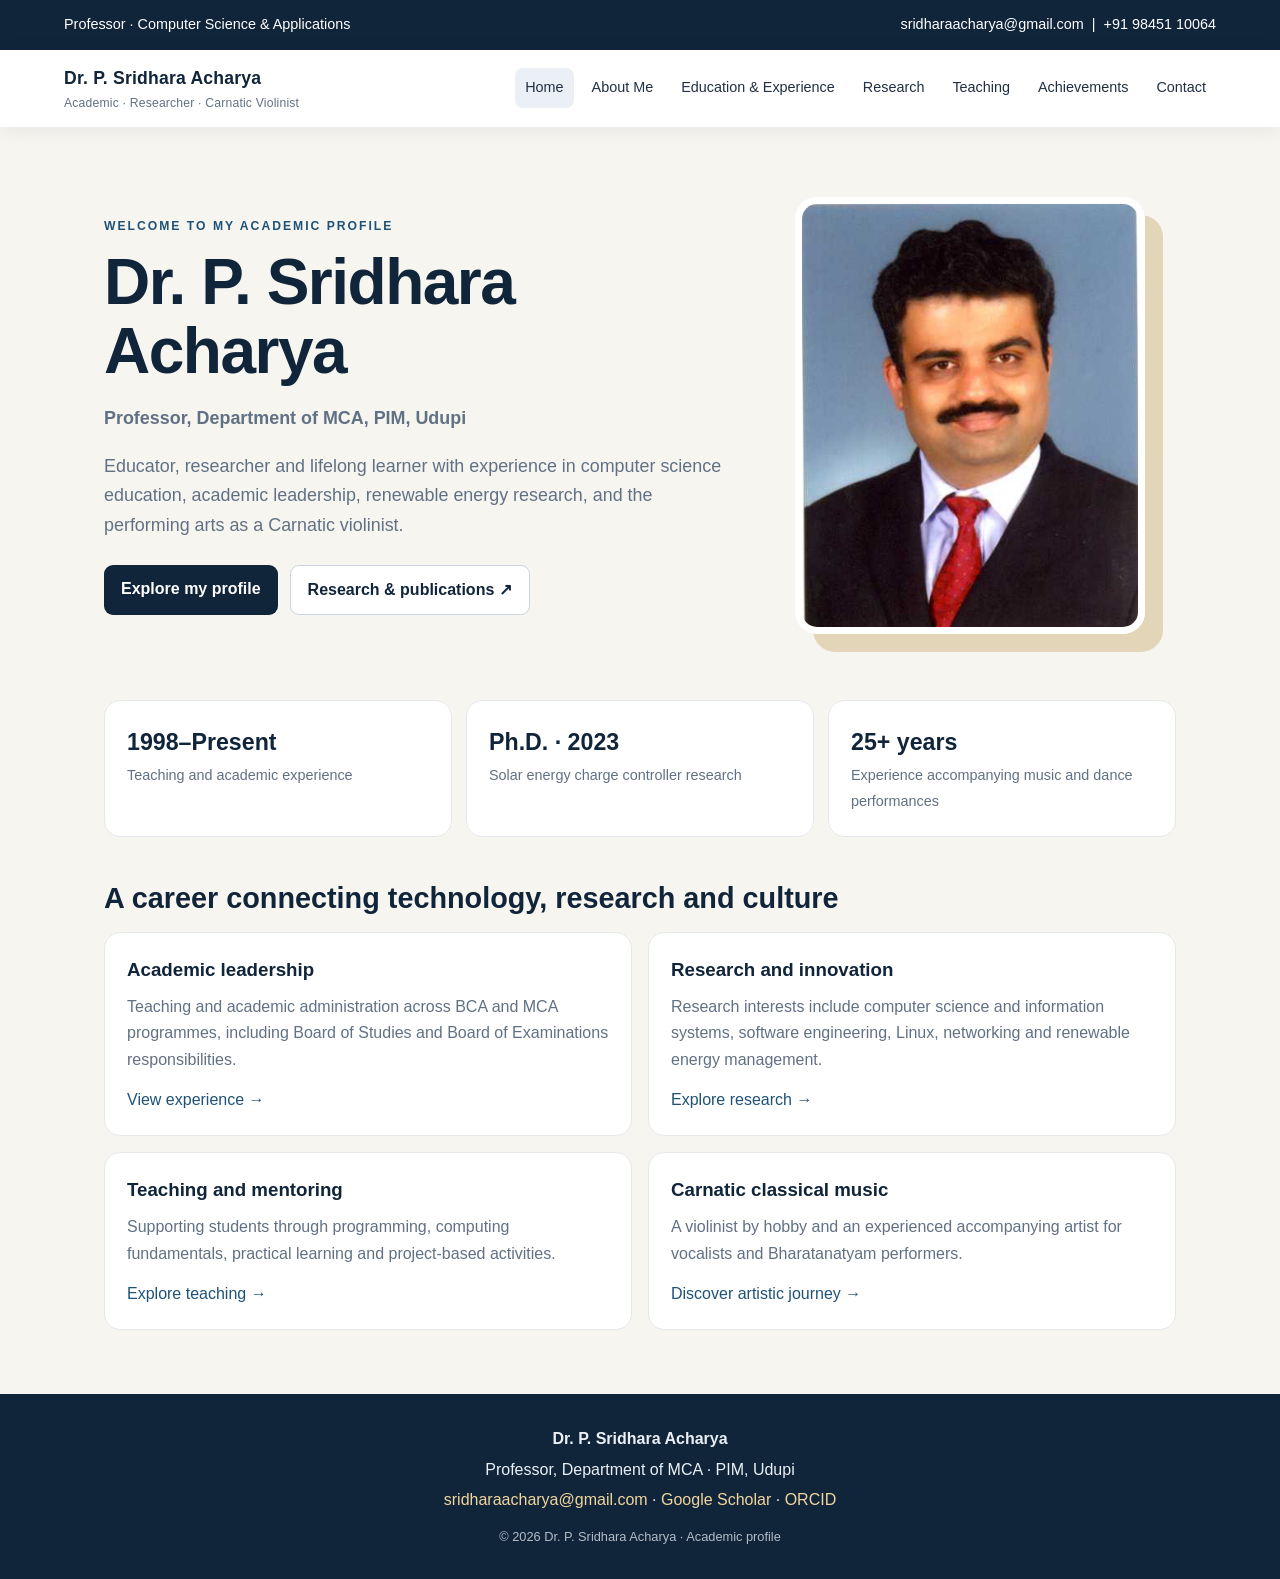
==== commit fdbbc69d: "Add files via upload" ====
--- a/index.html
+++ b/index.html
@@ -1,321 +1,12 @@
-<!DOCTYPE html>
-<html lang="en">
-<head>
-<meta charset="UTF-8">
-<meta name="viewport" content="width=device-width, initial-scale=1.0">
-<title>Dr. P. Sridhara Acharya | Professor</title>
-
-<style>
-*{
-    margin:0;
-    padding:0;
-    box-sizing:border-box;
-}
-
-body{
-    font-family:Arial, Helvetica, sans-serif;
-    background:#f4f7fb;
-    color:#333;
-}
-
-header{
-    background:#003366;
-    color:white;
-    padding:25px;
-    text-align:center;
-}
-
-.container{
-    width:90%;
-    max-width:1200px;
-    margin:30px auto;
-}
-
-.profile{
-    display:flex;
-    flex-wrap:wrap;
-    background:white;
-    border-radius:10px;
-    box-shadow:0 0 10px rgba(0,0,0,.15);
-    overflow:hidden;
-}
-
-.photo{
-    flex:1;
-    min-width:280px;
-    background:#f2f2f2;
-    text-align:center;
-    padding:20px;
-}
-
-.photo img{
-    width:250px;
-    border-radius:10px;
-    border:5px solid #003366;
-}
-
-.details{
-    flex:2;
-    padding:30px;
-}
-
-.details h2{
-    color:#003366;
-    margin-bottom:10px;
-}
-
-.section{
-    margin-top:30px;
-    background:white;
-    padding:25px;
-    border-radius:10px;
-    box-shadow:0 0 10px rgba(0,0,0,.1);
-}
-
-.section h2{
-    color:#003366;
-    margin-bottom:15px;
-}
-
-ul{
-    margin-left:20px;
-    line-height:1.8;
-}
-
-table{
-    width:100%;
-    border-collapse:collapse;
-}
-
-table td{
-    padding:10px;
-    border-bottom:1px solid #ddd;
-}
-
-footer{
-    background:#003366;
-    color:white;
-    text-align:center;
-    padding:20px;
-    margin-top:30px;
-}
-
-a{
-    color:#003366;
-    text-decoration:none;
-    font-weight:bold;
-}
-
-a:hover{
-    color:#cc0000;
-}
-</style>
-
-</head>
-<body>
-
-<header>
-<h1>Dr. P. Sridhara Acharya</h1>
-<h3>Professor</h3>
-<p>Institute of Computer Science and Information Science</p>
-<p>Srinivas University, Mangalore, Karnataka, India</p>
-</header>
-
-<div class="container">
-
-<div class="profile">
-
-<div class="photo">
-
-<!-- Replace with downloaded photo -->
-<img src="https://srinivasuniversity.irins.org/profile_images/219385.jpg" alt="Dr. P. Sridhara Acharya">
-
-<h3 style="margin-top:15px;">Professor</h3>
-
-</div>
-
-<div class="details">
-
-<h2>Academic Profile</h2>
-
-<table>
-
-<tr>
-<td><b>Name</b></td>
-<td>Dr. P. Sridhara Acharya</td>
-</tr>
-
-<tr>
-<td><b>Designation</b></td>
-<td>Professor</td>
-</tr>
-
-<tr>
-<td><b>Department</b></td>
-<td>Institute of Computer Science and Information Science</td>
-</tr>
-
-<tr>
-<td><b>Institution</b></td>
-<td>Srinivas University, Mangalore</td>
-</tr>
-
-<tr>
-<td><b>ORCID</b></td>
-<td>0000-0002-9996-0014</td>
-</tr>
-
-<tr>
-<td><b>Google Scholar ID</b></td>
-<td>7XbB_3EAAAAJ</td>
-</tr>
-
-<tr>
-<td><b>Qualification</b></td>
-<td>Ph.D., M.Phil., M.Sc.</td>
-</tr>
-
-<tr>
-<td><b>Experience</b></td>
-<td>More than 25 Years of Teaching Experience</td>
-</tr>
-
-</table>
-
-</div>
-
-</div>
-
-<div class="section">
-
-<h2>Academic Qualifications</h2>
-
-<ul>
-<li>Ph.D. – Srinivas University (2024)</li>
-<li>M.Phil. – Vinayaka Missions Research Foundation (2006)</li>
-<li>M.Sc. – Mangalore University (1997)</li>
-</ul>
-
-</div>
-
-<div class="section">
-
-<h2>Professional Experience</h2>
-
-<ul>
-<li>Professor, Srinivas University (2023 – Present)</li>
-<li>Associate Professor, Srinivas University (2017 – 2023)</li>
-<li>Assistant Professor, Srinivas Institute of Management Studies (2012 – 2017)</li>
-<li>Senior Lecturer (2007 – 2012)</li>
-<li>Head of the Department (2002 – 2007)</li>
-<li>Earlier academic positions at Alva's College, SDM College Ujire and N.S.A.M. College.</li>
-</ul>
-
-</div>
-
-<div class="section">
-
-<h2>Areas of Expertise</h2>
-
-<ul>
-
-<li>Software Engineering</li>
-<li>Linux</li>
-<li>LAMP Technology</li>
-<li>TCP/IP</li>
-<li>Server Administration</li>
-<li>C Programming</li>
-<li>C++ Programming</li>
-<li>Digital Computer Fundamentals</li>
-<li>Microprocessors</li>
-<li>Computer Architecture</li>
-
-</ul>
-
-</div>
-
-<div class="section">
-
-<h2>Research Profile</h2>
-
-<table>
-
-<tr>
-<td><b>Publications</b></td>
-<td>22+</td>
-</tr>
-
-<tr>
-<td><b>Journal Articles</b></td>
-<td>Research publications in Computer Science</td>
-</tr>
-
-<tr>
-<td><b>Conference Papers</b></td>
-<td>National and International Conferences</td>
-</tr>
-
-<tr>
-<td><b>Google Scholar</b></td>
-<td>Indexed Research Publications and Citations</td>
-</tr>
-
-<tr>
-<td><b>Research Interests</b></td>
-<td>
-Software Engineering, Computer Networks,
-Operating Systems,
-Internet of Things,
-Artificial Intelligence,
-Machine Learning,
-Cloud Computing,
-Computer Architecture
-</td>
-</tr>
-
-</table>
-
-</div>
-
-<div class="section">
-
-<h2>Professional Memberships</h2>
-
-<ul>
-<li>Board of Studies Member</li>
-<li>Board of Examination Chairman</li>
-<li>Mangalore University Computer Science Teachers' Association (Former President)</li>
-</ul>
-
-</div>
-
-<div class="section">
-
-<h2>Useful Links</h2>
-
-<p>
-<a href="https://srinivasuniversity.irins.org/profile/219385" target="_blank">
-IRINS Academic Profile
-</a>
-</p>
-
-<br>
-
-<p>
-<a href="https://scholar.google.com/citations?user=7XbB_3EAAAAJ&hl=en" target="_blank">
-Google Scholar Profile
-</a>
-</p>
-
-</div>
-
-</div>
-
-<footer>
-
-<p>© 2026 Dr. P. Sridhara Acharya | Srinivas University</p>
-
-</footer>
-
-</body>
-</html>+<!doctype html>
+<html lang="en"><head><meta charset="utf-8"><meta name="viewport" content="width=device-width,initial-scale=1">
+<meta name="description" content="Academic and professional profile of Dr. P. Sridhara Acharya, Professor, computer science educator, researcher and Carnatic violin accompanist.">
+<title>Home | Dr. P. Sridhara Acharya</title><link rel="stylesheet" href="styles.css"></head>
+<body><div class="topbar"><span>Professor · Computer Science & Applications</span><span><a href="mailto:sridharaacharya@gmail.com">sridharaacharya@gmail.com</a> &nbsp;|&nbsp; <a href="tel:+919845110064">+91 98451 10064</a></span></div>
+<header><div class="navwrap"><a class="brand" href="index.html">Dr. P. Sridhara Acharya<small>Academic · Researcher · Carnatic Violinist</small></a><nav class="nav" aria-label="Main navigation"><a class="active" href="index.html">Home</a><a class="" href="about.html">About Me</a><a class="" href="experience.html">Education & Experience</a><a class="" href="research.html">Research</a><a class="" href="teaching.html">Teaching</a><a class="" href="achievements.html">Achievements</a><a class="" href="contact.html">Contact</a></nav></div></header>
+<main>
+<section class="hero"><div><div class="eyebrow">Welcome to my academic profile</div><h1>Dr. P. Sridhara Acharya</h1><p><strong>Professor, Department of MCA, PIM, Udupi</strong></p><p>Educator, researcher and lifelong learner with experience in computer science education, academic leadership, renewable energy research, and the performing arts as a Carnatic violinist.</p><div class="buttons"><a class="btn" href="about.html">Explore my profile</a><a class="btn secondary" href="research.html">Research & publications ↗</a></div></div><img class="hero-photo" src="sridhara-acharya.png" alt="Portrait of Dr. P. Sridhara Acharya"></section>
+<div class="stats"><div class="stat"><strong>1998–Present</strong><span>Teaching and academic experience</span></div><div class="stat"><strong>Ph.D. · 2023</strong><span>Solar energy charge controller research</span></div><div class="stat"><strong>25+ years</strong><span>Experience accompanying music and dance performances</span></div></div>
+<section><h2 class="section-title">A career connecting technology, research and culture</h2><div class="grid"><article class="card"><h3>Academic leadership</h3><p>Teaching and academic administration across BCA and MCA programmes, including Board of Studies and Board of Examinations responsibilities.</p><p style="margin-top:14px"><a href="experience.html">View experience →</a></p></article><article class="card"><h3>Research and innovation</h3><p>Research interests include computer science and information systems, software engineering, Linux, networking and renewable energy management.</p><p style="margin-top:14px"><a href="research.html">Explore research →</a></p></article><article class="card"><h3>Teaching and mentoring</h3><p>Supporting students through programming, computing fundamentals, practical learning and project-based activities.</p><p style="margin-top:14px"><a href="teaching.html">Explore teaching →</a></p></article><article class="card"><h3>Carnatic classical music</h3><p>A violinist by hobby and an experienced accompanying artist for vocalists and Bharatanatyam performers.</p><p style="margin-top:14px"><a href="achievements.html#artist">Discover artistic journey →</a></p></article></div></section>
+</main><footer><p><strong>Dr. P. Sridhara Acharya</strong></p><p>Professor, Department of MCA · PIM, Udupi</p><p><a href="mailto:sridharaacharya@gmail.com">sridharaacharya@gmail.com</a> · <a href="https://scholar.google.com/citations?user=7XbB_3EAAAAJ&hl=en" target="_blank" rel="noopener">Google Scholar</a> · <a href="https://orcid.org/0000-0002-9996-0014" target="_blank" rel="noopener">ORCID</a></p><p style="font-size:.8rem;opacity:.75;margin-top:12px">© <span id="year">2026</span> Dr. P. Sridhara Acharya · Academic profile</p></footer>
+<script>document.getElementById('year').textContent=new Date().getFullYear();</script></body></html>
--- a/styles.css
+++ b/styles.css
@@ -0,0 +1,8 @@
+
+:root{--navy:#10243a;--blue:#1f5278;--gold:#c9a45c;--cream:#f7f5f0;--ink:#203044;--muted:#617184;--white:#fff}
+*{box-sizing:border-box}html{scroll-behavior:smooth}body{margin:0;font-family:Inter,"Segoe UI",Arial,sans-serif;color:var(--ink);background:var(--cream);line-height:1.65}
+a{color:var(--blue);text-decoration:none}a:hover{text-decoration:underline}.topbar{background:var(--navy);color:#fff;padding:13px 5%;display:flex;justify-content:space-between;gap:12px;flex-wrap:wrap;font-size:.9rem}.topbar a{color:#fff}
+header{background:#fff;position:sticky;top:0;z-index:10;box-shadow:0 3px 18px #10243a12}.navwrap{max-width:1200px;margin:auto;padding:14px 24px;display:flex;align-items:center;justify-content:space-between;gap:20px}.brand{font-weight:800;color:var(--navy);font-size:1.1rem;letter-spacing:.2px}.brand small{display:block;font-weight:500;color:var(--muted);font-size:.76rem}.nav{display:flex;gap:8px;flex-wrap:wrap}.nav a{padding:8px 10px;border-radius:8px;font-size:.9rem;color:var(--ink)}.nav a.active,.nav a:hover{background:#eaf0f5;text-decoration:none}
+main{max-width:1120px;margin:auto;padding:42px 24px 64px}.hero{display:grid;grid-template-columns:1.2fr .8fr;gap:40px;align-items:center;padding:28px 0 52px}.eyebrow{text-transform:uppercase;letter-spacing:2px;font-size:.76rem;color:var(--blue);font-weight:800}.hero h1{font-size:clamp(2.4rem,5vw,4.4rem);line-height:1.08;margin:12px 0;color:var(--navy);letter-spacing:-1.5px}.hero p{font-size:1.12rem;color:var(--muted);max-width:650px}.hero-photo{justify-self:center;width:min(100%,350px);aspect-ratio:4/5;object-fit:cover;object-position:top;border-radius:22px;box-shadow:18px 18px 0 #e3d5b8;border:7px solid white}.buttons{display:flex;gap:12px;flex-wrap:wrap;margin-top:24px}.btn{display:inline-block;padding:11px 17px;border-radius:9px;background:var(--navy);color:#fff;font-weight:700}.btn.secondary{background:white;color:var(--navy);border:1px solid #cbd5df}.btn:hover{text-decoration:none;transform:translateY(-1px)}
+.stats{display:grid;grid-template-columns:repeat(3,1fr);gap:14px;margin:14px 0 44px}.stat,.card{background:white;border:1px solid #e5e8eb;border-radius:16px;padding:22px}.stat strong{display:block;color:var(--navy);font-size:1.45rem}.stat span{color:var(--muted);font-size:.9rem}.section-title{color:var(--navy);font-size:1.8rem;line-height:1.2;margin:0 0 16px}.grid{display:grid;grid-template-columns:repeat(2,minmax(0,1fr));gap:16px}.card h3{margin:0 0 8px;color:var(--navy)}.card p{margin:0;color:var(--muted)}.page-head{padding:28px 0 32px;border-bottom:1px solid #ddd8ce;margin-bottom:28px}.page-head h1{font-size:clamp(2.2rem,4vw,3.4rem);line-height:1.1;margin:8px 0;color:var(--navy)}.page-head p{color:var(--muted);max-width:780px;margin:0}.content{display:grid;grid-template-columns:1fr 1fr;gap:18px}.content .wide{grid-column:1/-1}.list{padding-left:20px;margin:8px 0}.list li{margin:8px 0}.tag{display:inline-block;padding:4px 9px;margin:4px 5px 0 0;background:#eaf0f5;color:#244a69;border-radius:999px;font-size:.82rem}.timeline{border-left:2px solid #d7c49c;padding-left:22px;margin-left:8px}.timeline-item{position:relative;margin:0 0 24px}.timeline-item:before{content:"";position:absolute;left:-29px;top:8px;width:12px;height:12px;border-radius:50%;background:var(--gold);border:2px solid var(--cream)}.timeline-item h3{margin:0;color:var(--navy)}.timeline-item .date{font-size:.85rem;color:#8a6b2e;font-weight:800}.timeline-item p{margin:5px 0;color:var(--muted)}footer{background:var(--navy);color:#eaf0f5;padding:28px 24px;text-align:center}footer a{color:#f0d69e}footer p{margin:4px}.contact-list{list-style:none;padding:0}.contact-list li{padding:10px 0;border-bottom:1px solid #e7e8ea}.muted{color:var(--muted)}.note{font-size:.9rem;color:var(--muted);background:#fff9e9;border-left:3px solid var(--gold);padding:12px 15px;border-radius:4px}
+@media(max-width:760px){.navwrap{align-items:flex-start;flex-direction:column}.nav{gap:2px}.nav a{font-size:.82rem;padding:7px}.hero{grid-template-columns:1fr;gap:28px}.hero-photo{width:min(78%,310px);grid-row:1}.stats{grid-template-columns:1fr}.grid,.content{grid-template-columns:1fr}.content .wide{grid-column:auto}main{padding-top:26px}}
